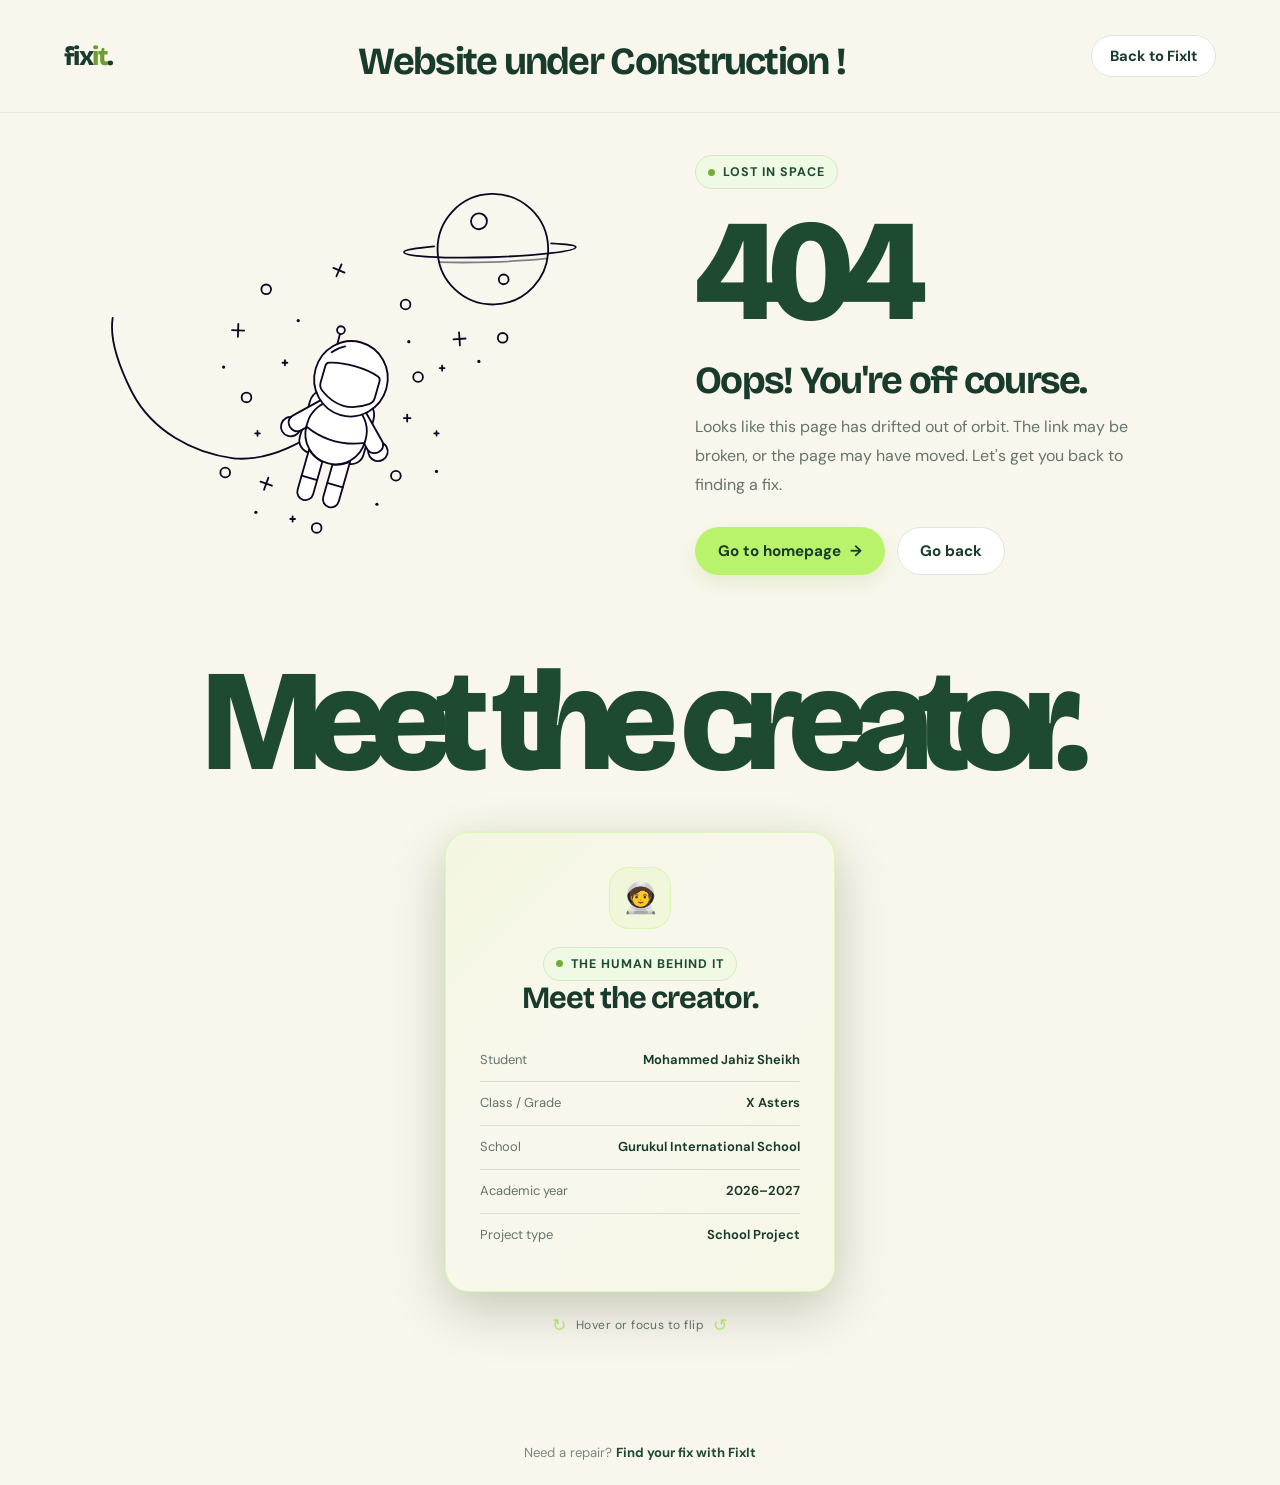
==== fixit404.html @ 3c8ade26 "Add files via upload" ====
<!doctype html>
<html lang="en">
<head>
  <meta charset="utf-8">
  <meta name="viewport" content="width=device-width, initial-scale=1">
  <meta name="theme-color" content="#f7f8f5">
  <meta name="robots" content="noindex, follow">
  <title>Page Not Found — FixIt</title>
  <meta name="description" content="We couldn't find that FixIt page. Return to FixIt home to find trusted repair experts.">
  <link rel="preconnect" href="https://fonts.googleapis.com">
  <link rel="preconnect" href="https://fonts.gstatic.com" crossorigin>
  <link href="https://fonts.googleapis.com/css2?family=DM+Sans:wght@400;500;600;700&family=Bricolage+Grotesque:wght@500;600;700;800&display=swap" rel="stylesheet">
  <style>
    :root {
      color-scheme: light;
      --ink: #183b2b;
      --muted: #65736a;
      --green: #b9f36b;
      --green-dark: #1f4a32;
      --paper: oklch(97.5% .014 100);
      --line: #dfe6dc;
    }

    * { box-sizing: border-box; }
    html, body { min-height: 100%; }
    body {
      margin: 0;
      min-height: 100vh;
      background: var(--paper);
      color: var(--ink);
      font-family: "DM Sans", sans-serif;
      display: flex;
      flex-direction: column;
    }
    a { color: inherit; }
    .site-header {
      width: 100%;
      min-height: 82px;
      display: flex;
      align-items: center;
      justify-content: space-between;
      gap: 24px;
      padding: 18px clamp(20px, 5vw, 72px);
      border-bottom: 1px solid rgba(24, 59, 43, .08);
    }
    .brand {
      font: 800 1.65rem/1 "Bricolage Grotesque", sans-serif;
      letter-spacing: -0.06em;
      text-decoration: none;
    }
    .brand span { color: #6c9d2d; }
    .header-home {
      display: inline-flex;
      align-items: center;
      justify-content: center;
      min-height: 42px;
      padding: 0 18px;
      border: 1px solid var(--line);
      border-radius: 999px;
      background: #fff;
      text-decoration: none;
      font-size: .92rem;
      font-weight: 700;
      transition: background .2s ease, transform .2s ease;
    }
    .header-home:hover { background: var(--green); transform: translateY(-1px); }
    .page {
      flex: 1;
      width: min(1120px, 100%);
      margin: 0 auto;
      padding: 42px clamp(20px, 5vw, 64px) 64px;
      display: grid;
      grid-template-columns: minmax(0, 1.05fr) minmax(300px, .95fr);
      align-items: center;
      gap: clamp(24px, 5vw, 72px);
    }
    .illustration {
      width: 100%;
      max-width: 570px;
      margin-inline: auto;
    }
    .illustration svg {
      display: block;
      width: 100%;
      height: auto;
      overflow: visible;
      visibility: hidden;
    }
    .eyebrow {
      display: inline-flex;
      align-items: center;
      gap: 8px;
      padding: 8px 12px;
      border: 1px solid #d8e7c5;
      border-radius: 999px;
      background: #eff9e4;
      color: var(--green-dark);
      font-size: .78rem;
      font-weight: 700;
      letter-spacing: .08em;
      text-transform: uppercase;
    }
    .eyebrow-dot {
      width: 7px;
      height: 7px;
      border-radius: 50%;
      background: #78ad35;
    }
    h1 {
      margin: 18px 0 0;
      font: 800 clamp(5.5rem, 12vw, 9rem)/.9 "Bricolage Grotesque", sans-serif;
      letter-spacing: -.09em;
      color: var(--green-dark);
    }
    h2 {
      margin: 22px 0 12px;
      font: 700 clamp(1.8rem, 3vw, 2.6rem)/1.1 "Bricolage Grotesque", sans-serif;
      letter-spacing: -.045em;
    }
    .message {
      max-width: 440px;
      margin: 0;
      color: var(--muted);
      font-size: 1rem;
      line-height: 1.8;
    }
    .actions {
      display: flex;
      flex-wrap: wrap;
      gap: 12px;
      margin-top: 28px;
    }
    .btn {
      min-height: 48px;
      display: inline-flex;
      align-items: center;
      justify-content: center;
      gap: 9px;
      padding: 0 22px;
      border: 1px solid transparent;
      border-radius: 999px;
      text-decoration: none;
      font: 700 .95rem "DM Sans", sans-serif;
      cursor: pointer;
      transition: transform .2s ease, background .2s ease, box-shadow .2s ease;
    }
    .btn:hover { transform: translateY(-2px); }
    .btn-primary {
      color: #183b2b;
      background: var(--green);
      box-shadow: 0 8px 20px rgba(122, 168, 59, .16);
    }
    .btn-primary:hover { background: #a9e957; }
    .btn-secondary {
      color: var(--ink);
      background: #fff;
      border-color: var(--line);
    }
    .btn-secondary:hover { background: #f0f4ec; }
    .site-footer {
      padding: 18px 20px 24px;
      text-align: center;
      color: #7b877e;
      font-size: .82rem;
    }
    .site-footer a { color: var(--green-dark); font-weight: 700; text-decoration: none; }
    .site-footer a:hover { text-decoration: underline; }

    @media (max-width: 760px) {
      .site-header { min-height: 72px; }
      .page {
        grid-template-columns: 1fr;
        gap: 8px;
        padding-top: 24px;
        padding-bottom: 36px;
      }
      .illustration { max-width: 390px; order: 0; }
      .content { order: 1; text-align: center; }
      .message { margin-inline: auto; }
      .actions { justify-content: center; }
      h1 { font-size: clamp(5rem, 23vw, 7rem); }
      h2 { margin-top: 16px; }
    }
    @media (prefers-reduced-motion: reduce) {
      *, *::before, *::after {
        scroll-behavior: auto !important;
        transition-duration: .01ms !important;
        animation-duration: .01ms !important;
        animation-iteration-count: 1 !important;
      }
    }



    
/* FixIt student card — inherits your existing theme */
.mission-student {
  width: 100%;
  max-width: 480px;
  min-width: 0;
  padding: clamp(20px, 4vw, 30px);
  border-radius: 18px;
  box-sizing: border-box;
}

.mission-student .mission-icon {
  margin-bottom: 20px;
}

.mission-student .mission-label {
  display: block;
  margin-bottom: 10px;
  font-size: 11px;
  letter-spacing: 1.5px;
}

.mission-student h3 {
  margin: 0 0 20px;
  font-size: clamp(21px, 3vw, 26px);
  line-height: 1.3;
}

.mission-student .student-details {
  display: grid;
  width: 100%;
}

.mission-student .student-row {
  display: flex;
  justify-content: space-between;
  align-items: flex-start;
  gap: 16px;
  padding: 13px 0;
  border-bottom: 1px solid currentColor;
  border-bottom-color: color-mix(in srgb, currentColor 15%, transparent);
  font-size: 14px;
}

.mission-student .student-row:last-child {
  border-bottom: none;
  padding-bottom: 0;
}

.mission-student .student-row span {
  flex-shrink: 0;
  opacity: 0.7;
}

.mission-student .student-row strong {
  text-align: right;
  overflow-wrap: anywhere;
  font-weight: 600;
}

@media (max-width: 400px) {
  .mission-student .student-row {
    gap: 10px;
    font-size: 12px;
  }
}


  /* Standalone demo. To embed, copy the .fixit-card-section markup and styles.
     All selectors are scoped so they won't recolor the rest of your FixIt site. */
  
.fixit-card-section {
  --fc-accent: var(--green);
  --fc-bg: var(--green-dark);
  --fc-surface: var(--paper);
  --fc-text: var(--ink);
  --fc-muted: var(--muted);

  width: 100%;
  box-sizing: border-box;
  padding: clamp(48px, 8vw, 90px) 20px;
  display: grid;
  place-items: center;
  perspective: 1400px;
  font-family: inherit;
}

  .fixit-card-section *,
  .fixit-card-section *::before,
  .fixit-card-section *::after { box-sizing: border-box; }

  .fixit-card-wrap {
    width: min(100%, 390px);
    margin-inline: auto;
    text-align: center;
  }
  .fixit-flip-card {
    position: relative;
    width: 100%;
    min-height: 460px;
    transform-style: preserve-3d;
    transition: transform 1.25s cubic-bezier(.2,.75,.25,1);
    border-radius: 24px;
    outline: none;
  }

  .fixit-card-wrap.card-ready:hover .fixit-flip-card,
  .fixit-card-wrap.card-ready:focus-within .fixit-flip-card {
    transform: rotateY(180deg);
  }

  .fixit-card-wrap.card-ready .fixit-flip-card:focus-visible {
    outline: 3px solid var(--green);
    outline-offset: 6px;
  }
  .fixit-card-face {
    position: absolute;
    inset: 0;
    display: flex;
    flex-direction: column;
    justify-content: center;
    overflow: hidden;
    padding: clamp(24px, 5vw, 34px);
    border: 1px solid color-mix(in srgb, var(--fc-accent) 42%, transparent);
    border-radius: 24px;
    -webkit-backface-visibility: hidden;
    backface-visibility: hidden;
    box-shadow:
      0 0 0 1px color-mix(in srgb, var(--fc-accent) 10%, transparent),
      0 18px 55px rgba(0,0,0,.2),
      0 0 32px color-mix(in srgb, var(--fc-accent) 12%, transparent);
  }
  .fixit-card-face::before {
    content: "";
    position: absolute;
    inset: 0;
    pointer-events: none;
    background: linear-gradient(135deg,
      color-mix(in srgb, var(--fc-accent) 10%, transparent),
      transparent 42%,
      color-mix(in srgb, var(--fc-accent) 5%, transparent));
  }
  .fixit-card-front {
    background: var(--fc-surface);
    color: var(--fc-text);
  }
  .fixit-card-back {
    transform: rotateY(180deg);
    align-items: center;
    text-align: center;
    background:
      radial-gradient(circle at 50% 15%,
        color-mix(in srgb, var(--fc-accent) 20%, transparent), transparent 45%),
      var(--fc-bg);
    color: var(--fc-text);
  }
  .fixit-card-content { position: relative; z-index: 1; }
  .fixit-astronaut {
    display: grid;
    place-items: center;
    width: 62px;
    height: 62px;
    margin: 0 auto 18px;
    border: 1px solid color-mix(in srgb, var(--fc-accent) 40%, transparent);
    border-radius: 20px;
    background: color-mix(in srgb, var(--fc-accent) 12%, transparent);
    font-size: 30px;
  }
  .fixit-card-kicker {
    display: block;
    margin-bottom: 10px;
    color: var(--fc-accent);
    font-size: 10px;
    line-height: 1.5;
    font-weight: 800;
    letter-spacing: .17em;
  }
  .fixit-card-face h2 {
    margin: 0 0 23px;
    color: inherit;
    font-size: clamp(25px, 5vw, 31px);
    line-height: 1.12;
    letter-spacing: -.035em;
  }
  .fixit-student-details { margin: 0; }
  .fixit-student-row {
    display: flex;
    justify-content: space-between;
    align-items: flex-start;
    gap: 14px;
    padding: 12px 0;
    border-bottom: 1px solid color-mix(in srgb, var(--fc-text) 13%, transparent);
    text-align: left;
    font-size: 13px;
    line-height: 1.45;
  }
  .fixit-student-row:last-child { border-bottom: 0; }
  .fixit-student-row dt {
    color: var(--fc-muted);
    flex: 0 0 auto;
  }
  .fixit-student-row dd {
    margin: 0;
    max-width: 62%;
    color: var(--fc-text);
    font-weight: 650;
    text-align: right;
    overflow-wrap: anywhere;
  }
  .fixit-thanks-spark {
    color: var(--fc-accent);
    font-size: 32px;
    margin-bottom: 12px;
    text-shadow: 0 0 22px color-mix(in srgb, var(--fc-accent) 65%, transparent);
  }
  .fixit-card-back h2 {
    margin-bottom: 18px;
    color: var(--fc-accent);
    font-size: clamp(38px, 8vw, 48px);
    letter-spacing: -.05em;
  }
  .fixit-card-back p {
    max-width: 265px;
    margin: 0 auto 14px;
    color: var(--fc-muted);
    font-size: 14px;
    line-height: 1.8;
  }
  .fixit-heart {
    display: inline-block;
    margin-top: 8px;
    color: var(--fc-accent);
    font-size: 26px;
    animation: fixit-heartbeat 2s ease-in-out infinite;
  }
  .fixit-flip-hint {
    display: inline-flex;
    align-items: center;
    justify-content: center;
    gap: 9px;
    margin-top: 22px;
    color: var(--fc-muted);
    font-size: 12px;
    letter-spacing: .04em;
  }
  .fixit-flip-hint span { color: var(--fc-accent); font-size: 17px; }
  @keyframes fixit-heartbeat {
    0%, 100% { transform: scale(1); }
    50% { transform: scale(1.12); }
  }
  @media (max-width: 420px) {
    .fixit-card-section { padding-inline: 14px; }
    .fixit-card-wrap { max-width: 350px; }
    .fixit-flip-card { min-height: 450px; }
    .fixit-card-face { padding: 23px 20px; }
    .fixit-student-row { font-size: 12px; }
  }
  @media (prefers-reduced-motion: reduce) {
    .fixit-flip-card { transition: none; }
    .fixit-heart { animation: none; }
  }


.fixit-card-back {
  color: var(--paper);
}

.fixit-card-back h2,
.fixit-card-back .fixit-thanks-spark,
.fixit-card-back .fixit-heart {
  color: var(--green);
}

.fixit-card-back p {
  color: var(--paper);
  opacity: 0.85;
}


  </style>
</head>
<body>
  <header class="site-header">
    <a class="brand" href="/" aria-label="FixIt home">fix<span>it</span>.</a>
    <!-- <div class="eyebrow"><span class="eyebrow-dot"></span> Website under construction</div> -->
           <h2>Website under Construction !</h2>

    <a class="header-home" href="/">Back to FixIt</a>
  </header>



  
  <main class="page">
    <div class="illustration" aria-hidden="true">
      <svg role="img" aria-labelledby="astronaut-title" focusable="false" version="1.1" xmlns="http://www.w3.org/2000/svg" xmlns:xlink="http://www.w3.org/1999/xlink"
          viewBox="0 0 800 600">
          <title id="astronaut-title">Astronaut floating in space illustration</title>
          <g>
            <defs>
              <clipPath id="GlassClip">
                <path
                  d="M380.857,346.164c-1.247,4.651-4.668,8.421-9.196,10.06c-9.332,3.377-26.2,7.817-42.301,3.5
                s-28.485-16.599-34.877-24.192c-3.101-3.684-4.177-8.66-2.93-13.311l7.453-27.798c0.756-2.82,3.181-4.868,6.088-5.13
                c6.755-0.61,20.546-0.608,41.785,5.087s33.181,12.591,38.725,16.498c2.387,1.682,3.461,4.668,2.705,7.488L380.857,346.164z" />
              </clipPath>
              <clipPath id="cordClip">
                <rect width="800" height="600" />
              </clipPath>
            </defs>

            <g id="planet">
              <circle fill="none" stroke="#0E0620" stroke-width="3" stroke-miterlimit="10" cx="572.859" cy="108.803"
                r="90.788" />

              <circle id="craterBig" fill="none" stroke="#0E0620" stroke-width="3" stroke-miterlimit="10" cx="548.891"
                cy="62.319" r="13.074" />

              <circle id="craterSmall" fill="none" stroke="#0E0620" stroke-width="3" stroke-miterlimit="10" cx="591.743"
                cy="158.918" r="7.989" />
              <path id="ring" fill="none" stroke="#0E0620" stroke-width="3" stroke-linecap="round"
                stroke-miterlimit="10" d="
			M476.562,101.461c-30.404,2.164-49.691,4.221-49.691,8.007c0,6.853,63.166,12.408,141.085,12.408s141.085-5.555,141.085-12.408
			c0-3.378-15.347-4.988-40.243-7.225" />

              <path id="ringShadow" opacity="0.5" fill="none" stroke="#0E0620" stroke-width="3" stroke-linecap="round"
                stroke-miterlimit="10" d="
			M483.985,127.43c23.462,1.531,52.515,2.436,83.972,2.436c36.069,0,68.978-1.19,93.922-3.149" />
            </g>
            <g id="stars">
              <g id="starsBig">
                <g>

                  <line fill="none" stroke="#0E0620" stroke-width="3" stroke-linecap="round" stroke-miterlimit="10"
                    x1="518.07" y1="245.375" x2="518.07" y2="266.581" />

                  <line fill="none" stroke="#0E0620" stroke-width="3" stroke-linecap="round" stroke-miterlimit="10"
                    x1="508.129" y1="255.978" x2="528.01" y2="255.978" />
                </g>
                <g>

                  <line fill="none" stroke="#0E0620" stroke-width="3" stroke-linecap="round" stroke-miterlimit="10"
                    x1="154.55" y1="231.391" x2="154.55" y2="252.598" />

                  <line fill="none" stroke="#0E0620" stroke-width="3" stroke-linecap="round" stroke-miterlimit="10"
                    x1="144.609" y1="241.995" x2="164.49" y2="241.995" />
                </g>
                <g>

                  <line fill="none" stroke="#0E0620" stroke-width="3" stroke-linecap="round" stroke-miterlimit="10"
                    x1="320.135" y1="132.746" x2="320.135" y2="153.952" />

                  <line fill="none" stroke="#0E0620" stroke-width="3" stroke-linecap="round" stroke-miterlimit="10"
                    x1="310.194" y1="143.349" x2="330.075" y2="143.349" />
                </g>
                <g>

                  <line fill="none" stroke="#0E0620" stroke-width="3" stroke-linecap="round" stroke-miterlimit="10"
                    x1="200.67" y1="483.11" x2="200.67" y2="504.316" />

                  <line fill="none" stroke="#0E0620" stroke-width="3" stroke-linecap="round" stroke-miterlimit="10"
                    x1="210.611" y1="493.713" x2="190.73" y2="493.713" />
                </g>
              </g>
              <g id="starsSmall">
                <g>

                  <line fill="none" stroke="#0E0620" stroke-width="3" stroke-linecap="round" stroke-miterlimit="10"
                    x1="432.173" y1="380.52" x2="432.173" y2="391.83" />

                  <line fill="none" stroke="#0E0620" stroke-width="3" stroke-linecap="round" stroke-miterlimit="10"
                    x1="426.871" y1="386.175" x2="437.474" y2="386.175" />
                </g>
                <g>

                  <line fill="none" stroke="#0E0620" stroke-width="3" stroke-linecap="round" stroke-miterlimit="10"
                    x1="489.555" y1="299.765" x2="489.555" y2="308.124" />

                  <line fill="none" stroke="#0E0620" stroke-width="3" stroke-linecap="round" stroke-miterlimit="10"
                    x1="485.636" y1="303.945" x2="493.473" y2="303.945" />
                </g>
                <g>

                  <line fill="none" stroke="#0E0620" stroke-width="3" stroke-linecap="round" stroke-miterlimit="10"
                    x1="231.468" y1="291.009" x2="231.468" y2="299.369" />

                  <line fill="none" stroke="#0E0620" stroke-width="3" stroke-linecap="round" stroke-miterlimit="10"
                    x1="227.55" y1="295.189" x2="235.387" y2="295.189" />
                </g>
                <g>

                  <line fill="none" stroke="#0E0620" stroke-width="3" stroke-linecap="round" stroke-miterlimit="10"
                    x1="244.032" y1="547.539" x2="244.032" y2="555.898" />

                  <line fill="none" stroke="#0E0620" stroke-width="3" stroke-linecap="round" stroke-miterlimit="10"
                    x1="247.95" y1="551.719" x2="240.113" y2="551.719" />
                </g>
                <g>

                  <line fill="none" stroke="#0E0620" stroke-width="3" stroke-linecap="round" stroke-miterlimit="10"
                    x1="186.359" y1="406.967" x2="186.359" y2="415.326" />

                  <line fill="none" stroke="#0E0620" stroke-width="3" stroke-linecap="round" stroke-miterlimit="10"
                    x1="190.277" y1="411.146" x2="182.44" y2="411.146" />
                </g>
                <g>

                  <line fill="none" stroke="#0E0620" stroke-width="3" stroke-linecap="round" stroke-miterlimit="10"
                    x1="480.296" y1="406.967" x2="480.296" y2="415.326" />

                  <line fill="none" stroke="#0E0620" stroke-width="3" stroke-linecap="round" stroke-miterlimit="10"
                    x1="484.215" y1="411.146" x2="476.378" y2="411.146" />
                </g>
              </g>
              <g id="circlesBig">

                <circle fill="none" stroke="#0E0620" stroke-width="3" stroke-linecap="round" stroke-miterlimit="10"
                  cx="588.977" cy="255.978" r="7.952" />

                <circle fill="none" stroke="#0E0620" stroke-width="3" stroke-linecap="round" stroke-miterlimit="10"
                  cx="450.066" cy="320.259" r="7.952" />

                <circle fill="none" stroke="#0E0620" stroke-width="3" stroke-linecap="round" stroke-miterlimit="10"
                  cx="168.303" cy="353.753" r="7.952" />

                <circle fill="none" stroke="#0E0620" stroke-width="3" stroke-linecap="round" stroke-miterlimit="10"
                  cx="429.522" cy="201.185" r="7.952" />

                <circle fill="none" stroke="#0E0620" stroke-width="3" stroke-linecap="round" stroke-miterlimit="10"
                  cx="200.67" cy="176.313" r="7.952" />

                <circle fill="none" stroke="#0E0620" stroke-width="3" stroke-linecap="round" stroke-miterlimit="10"
                  cx="133.343" cy="477.014" r="7.952" />

                <circle fill="none" stroke="#0E0620" stroke-width="3" stroke-linecap="round" stroke-miterlimit="10"
                  cx="283.521" cy="568.033" r="7.952" />

                <circle fill="none" stroke="#0E0620" stroke-width="3" stroke-linecap="round" stroke-miterlimit="10"
                  cx="413.618" cy="482.387" r="7.952" />
              </g>
              <g id="circlesSmall">
                <circle fill="#0E0620" cx="549.879" cy="296.402" r="2.651" />
                <circle fill="#0E0620" cx="253.29" cy="229.24" r="2.651" />
                <circle fill="#0E0620" cx="434.824" cy="263.931" r="2.651" />
                <circle fill="#0E0620" cx="183.708" cy="544.176" r="2.651" />
                <circle fill="#0E0620" cx="382.515" cy="530.923" r="2.651" />
                <circle fill="#0E0620" cx="130.693" cy="305.608" r="2.651" />
                <circle fill="#0E0620" cx="480.296" cy="477.014" r="2.651" />
              </g>
            </g>
            <g id="spaceman" clip-path="url(cordClip)">
              <path id="cord" fill="none" stroke="#0E0620" stroke-width="3" stroke-linecap="round"
                stroke-linejoin="round" stroke-miterlimit="10"
                d="
			M273.813,410.969c0,0-54.527,39.501-115.34,38.218c-2.28-0.048-4.926-0.241-7.841-0.548
			c-68.038-7.178-134.288-43.963-167.33-103.87c-0.908-1.646-1.793-3.3-2.654-4.964c-18.395-35.511-37.259-83.385-32.075-118.817" />

              <path id="backpack" fill="#FFFFFF" stroke="#0E0620" stroke-width="3" stroke-linecap="round"
                stroke-linejoin="round" stroke-miterlimit="10" d="
			M338.164,454.689l-64.726-17.353c-11.086-2.972-17.664-14.369-14.692-25.455l15.694-58.537
			c3.889-14.504,18.799-23.11,33.303-19.221l52.349,14.035c14.504,3.889,23.11,18.799,19.221,33.303l-15.694,58.537
			C360.647,451.083,349.251,457.661,338.164,454.689z" />
              <g id="antenna">
                <line fill="#FFFFFF" stroke="#0E0620" stroke-width="3" stroke-linecap="round" stroke-linejoin="round"
                  stroke-miterlimit="10" x1="323.396" y1="236.625" x2="295.285" y2="353.753" />
                <circle fill="#FFFFFF" stroke="#0E0620" stroke-width="3" stroke-linecap="round" stroke-linejoin="round"
                  stroke-miterlimit="10" cx="323.666" cy="235.617" r="6.375" />
              </g>
              <g id="armR">

                <path fill="#FFFFFF" stroke="#0E0620" stroke-width="3" stroke-linecap="round" stroke-linejoin="round"
                  stroke-miterlimit="10" d="
				M360.633,363.039c1.352,1.061,4.91,5.056,5.824,6.634l27.874,47.634c3.855,6.649,1.59,15.164-5.059,19.02l0,0
				c-6.649,3.855-15.164,1.59-19.02-5.059l-5.603-9.663" />

                <path fill="#FFFFFF" stroke="#0E0620" stroke-width="3" stroke-linecap="round" stroke-linejoin="round"
                  stroke-miterlimit="10" d="
				M388.762,434.677c5.234-3.039,7.731-8.966,6.678-14.594c2.344,1.343,4.383,3.289,5.837,5.793
				c4.411,7.596,1.829,17.33-5.767,21.741c-7.596,4.411-17.33,1.829-21.741-5.767c-1.754-3.021-2.817-5.818-2.484-9.046
				C375.625,437.355,383.087,437.973,388.762,434.677z" />
              </g>
              <g id="armL">

                <path fill="#FFFFFF" stroke="#0E0620" stroke-width="3" stroke-linecap="round" stroke-linejoin="round"
                  stroke-miterlimit="10" d="
				M301.301,347.66c-1.702,0.242-5.91,1.627-7.492,2.536l-47.965,27.301c-6.664,3.829-8.963,12.335-5.134,18.999h0
				c3.829,6.664,12.335,8.963,18.999,5.134l9.685-5.564" />

                <path fill="#FFFFFF" stroke="#0E0620" stroke-width="3" stroke-linecap="round" stroke-linejoin="round"
                  stroke-miterlimit="10" d="
				M241.978,395.324c-3.012-5.25-2.209-11.631,1.518-15.977c-2.701-0.009-5.44,0.656-7.952,2.096
				c-7.619,4.371-10.253,14.09-5.883,21.71c4.371,7.619,14.09,10.253,21.709,5.883c3.03-1.738,5.35-3.628,6.676-6.59
				C252.013,404.214,245.243,401.017,241.978,395.324z" />
              </g>
              <g id="body">

                <path fill="#FFFFFF" stroke="#0E0620" stroke-width="3" stroke-linecap="round" stroke-linejoin="round"
                  stroke-miterlimit="10" d="
				M353.351,365.387c-7.948,1.263-16.249,0.929-24.48-1.278c-8.232-2.207-15.586-6.07-21.836-11.14
				c-17.004,4.207-31.269,17.289-36.128,35.411l-1.374,5.123c-7.112,26.525,8.617,53.791,35.13,60.899l0,0
				c26.513,7.108,53.771-8.632,60.883-35.158l1.374-5.123C371.778,395.999,365.971,377.536,353.351,365.387z" />
                <path fill="none" stroke="#0E0620" stroke-width="3" stroke-linecap="round" stroke-linejoin="round"
                  stroke-miterlimit="10" d="
				M269.678,394.912L269.678,394.912c26.3,20.643,59.654,29.585,93.106,25.724l2.419-0.114" />
              </g>
              <g id="legs">
                <g id="legR">

                  <path fill="#FFFFFF" stroke="#0E0620" stroke-width="3" stroke-linecap="round" stroke-linejoin="round"
                    stroke-miterlimit="10" d="
					M312.957,456.734l-14.315,53.395c-1.896,7.07,2.299,14.338,9.37,16.234l0,0c7.07,1.896,14.338-2.299,16.234-9.37l17.838-66.534
					C333.451,455.886,323.526,457.387,312.957,456.734z" />

                  <line fill="none" stroke="#0E0620" stroke-width="3" stroke-linecap="round" stroke-linejoin="round"
                    stroke-miterlimit="10" x1="304.883" y1="486.849" x2="330.487" y2="493.713" />
                </g>
                <g id="legL">

                  <path fill="#FFFFFF" stroke="#0E0620" stroke-width="3" stroke-linecap="round" stroke-linejoin="round"
                    stroke-miterlimit="10" d="
					M296.315,452.273L282,505.667c-1.896,7.07-9.164,11.265-16.234,9.37l0,0c-7.07-1.896-11.265-9.164-9.37-16.234l17.838-66.534
					C278.993,441.286,286.836,447.55,296.315,452.273z" />

                  <line fill="none" stroke="#0E0620" stroke-width="3" stroke-linecap="round" stroke-linejoin="round"
                    stroke-miterlimit="10" x1="262.638" y1="475.522" x2="288.241" y2="482.387" />
                </g>
              </g>
              <g id="head">

                <ellipse transform="matrix(0.259 -0.9659 0.9659 0.259 -51.5445 563.2371)" fill="#FFFFFF"
                  stroke="#0E0620" stroke-width="3" stroke-linecap="round" stroke-linejoin="round"
                  stroke-miterlimit="10" cx="341.295" cy="315.211" rx="61.961" ry="60.305" />
                <path id="headStripe" fill="none" stroke="#0E0620" stroke-width="3" stroke-linecap="round"
                  stroke-linejoin="round" stroke-miterlimit="10" d="
				M330.868,261.338c-7.929,1.72-15.381,5.246-21.799,10.246" />

                <path fill="#FFFFFF" stroke="#0E0620" stroke-width="3" stroke-linecap="round" stroke-linejoin="round"
                  stroke-miterlimit="10" d="
				M380.857,346.164c-1.247,4.651-4.668,8.421-9.196,10.06c-9.332,3.377-26.2,7.817-42.301,3.5s-28.485-16.599-34.877-24.192
				c-3.101-3.684-4.177-8.66-2.93-13.311l7.453-27.798c0.756-2.82,3.181-4.868,6.088-5.13c6.755-0.61,20.546-0.608,41.785,5.087
				s33.181,12.591,38.725,16.498c2.387,1.682,3.461,4.668,2.705,7.488L380.857,346.164z" />
                <g clip-path="url(#GlassClip)">
                  <polygon id="glassShine" fill="none" stroke="#0E0620" stroke-width="3" stroke-miterlimit="10" points="
					278.436,375.599 383.003,264.076 364.393,251.618 264.807,364.928 				" />
                </g>
              </g>
            </g>
          </g>
        </svg>
    </div>

    <section class="content" aria-labelledby="error-title">
      <div class="eyebrow"><span class="eyebrow-dot"></span> Lost in space</div>
      <h1>404</h1>
      <h2 id="error-title">Oops! You're off course.</h2>
      <p class="message">
        Looks like this page has drifted out of orbit. The link may be broken,
        or the page may have moved. Let's get you back to finding a fix.
      </p>
      <div class="actions">
        <a class="btn btn-primary" href="/">
          Go to homepage <span aria-hidden="true">→</span>
        </a>
        <button class="btn btn-secondary" type="button" id="backButton">
          Go back
        </button>
      </div>
    </section>

<!-- Student Details -->    
    <!-- <section>
      

<article class="mission-card mission-student">
  <div class="mission-icon" aria-hidden="true">🧑‍🚀</div>

  <span class="mission-label">THE HUMAN BEHIND IT</span>
  <h3>Meet the creator.</h3>

  <div class="student-details">
    <div class="student-row">
      <span>Student</span>
      <strong>[Your Full Name]</strong>
    </div>

    <div class="student-row">
      <span>Class / Grade</span>
      <strong>[Your Class]</strong>
    </div>

    <div class="student-row">
      <span>School</span>
      <strong>[Your School Name]</strong>
    </div>

    <div class="student-row">
      <span>Academic year</span>
      <strong>2026–2027</strong>
    </div>

    <div class="student-row">
      <span>Project type</span>
      <strong>School Project</strong>
    </div>
  </div>
</article>

    </section> -->




    
  </main>
  <section style="padding-top:0vw" class="fixit-card-section" aria-label="FixIt student project introduction">
    <h1>Meet the creator.</h1>
  <div style="padding-top:3.5vw" class="fixit-card-wrap">
    <div class="fixit-flip-card" tabindex="0" role="group" aria-label="Creator details. Hover or focus to reveal thank you message.">
      <article class="fixit-card-face fixit-card-front">
        <div class="fixit-card-content">
          <div class="fixit-astronaut" aria-hidden="true">🧑‍🚀</div>
                <div class="eyebrow"><span class="eyebrow-dot"></span> THE HUMAN BEHIND IT</div>

          <!-- <span class="fixit-card-kicker">THE HUMAN BEHIND IT</span>s -->
          <h2>Meet the creator.</h2>
          <dl class="fixit-student-details">
            <div class="fixit-student-row"><dt>Student</dt><dd>Mohammed Jahiz Sheikh</dd></div>
            <div class="fixit-student-row"><dt>Class / Grade</dt><dd>X Asters</dd></div>
            <div class="fixit-student-row"><dt>School</dt><dd>Gurukul International School</dd></div>
            <div class="fixit-student-row"><dt>Academic year</dt><dd>2026–2027</dd></div>
            <div class="fixit-student-row"><dt>Project type</dt><dd>School Project</dd></div>
          </dl>
        </div>
      </article>

      <article class="fixit-card-face fixit-card-back">
        <div class="fixit-card-content">
          <div class="fixit-thanks-spark" aria-hidden="true">✦</div>
          <span class="fixit-card-kicker">TRANSMISSION COMPLETE</span>
          <h2>Thank You!</h2>
          <p>Thanks for exploring my FixIt project.</p>
          <p>I hope this little idea inspires a world where finding someone to fix a problem is easier than ever.</p>
          <span class="fixit-heart" aria-hidden="true">♡</span>
        </div>
      </article>
    </div>
    <div class="fixit-flip-hint" aria-hidden="true"><span>↻</span> Hover or focus to flip <span>↺</span></div>
  </div>
</section>


  <footer class="site-footer">
    Need a repair? <a href="/">Find your fix with FixIt</a>
  </footer>

  <!-- GSAP powers the subtle astronaut and space illustration animations. -->
  <script src="https://cdn.jsdelivr.net/npm/gsap@3.12.5/dist/gsap.min.js"></script>
  <script>
    (() => {
      const backButton = document.getElementById("backButton");
      backButton?.addEventListener("click", () => {
        if (window.history.length > 1) {
          window.history.back();
        } else {
          window.location.href = "/";
        }
      });

      const reducedMotion = window.matchMedia("(prefers-reduced-motion: reduce)").matches;
      const svg = document.querySelector(".illustration svg");

      if (!svg) return;
      svg.style.visibility = "visible";

      if (reducedMotion || !window.gsap) return;

      gsap.to("#headStripe", {
        y: 0.5, rotation: 1, yoyo: true, repeat: -1,
        ease: "sine.inOut", duration: 1
      });
      gsap.to("#spaceman", {
        y: 0.5, rotation: 1, yoyo: true, repeat: -1,
        ease: "sine.inOut", duration: 1
      });
      gsap.to("#craterSmall", {
        x: -3, yoyo: true, repeat: -1, duration: 1, ease: "sine.inOut"
      });
      gsap.to("#craterBig", {
        x: 3, yoyo: true, repeat: -1, duration: 1, ease: "sine.inOut"
      });
      gsap.to("#planet", {
        rotation: -2, yoyo: true, repeat: -1, duration: 1,
        ease: "sine.inOut", transformOrigin: "50% 50%"
      });
      gsap.to("#starsBig g", {
        rotation: "random(-30,30)", transformOrigin: "50% 50%",
        yoyo: true, repeat: -1, ease: "sine.inOut", duration: 1.5
      });
      gsap.fromTo("#starsSmall g",
        { scale: 0, transformOrigin: "50% 50%" },
        { scale: 1, transformOrigin: "50% 50%", yoyo: true, repeat: -1, stagger: 0.1, duration: 1 }
      );
      gsap.to("#circlesSmall circle", {
        y: -4, yoyo: true, duration: 1, ease: "sine.inOut", repeat: -1
      });
      gsap.to("#circlesBig circle", {
        y: -2, yoyo: true, duration: 1, ease: "sine.inOut", repeat: -1
      });
      gsap.set("#glassShine", { x: -68 });
      gsap.to("#glassShine", {
        x: 80, duration: 2, rotation: -30, ease: "expo.inOut",
        transformOrigin: "50% 50%", repeat: -1, repeatDelay: 8, delay: 2
      });

      gsap.from(".content > *", {
        y: 18, opacity: 0, duration: 0.65, stagger: 0.09,
        ease: "power2.out", clearProps: "all"
      });
    })();
  </script>
  <script>
    document.addEventListener("DOMContentLoaded", () => {
      const cardWrap = document.querySelector(".fixit-card-wrap");
      const card = cardWrap?.querySelector(".fixit-flip-card");

      if (!cardWrap || !card) return;

      const updateCardVisibility = () => {
        const rect = card.getBoundingClientRect();
        const fullyVisible =
          rect.top >= 0 &&
          rect.left >= 0 &&
          rect.bottom <= window.innerHeight &&
          rect.right <= window.innerWidth;

        cardWrap.classList.toggle("card-ready", fullyVisible);
      };

      window.addEventListener("scroll", updateCardVisibility, { passive: true });
      window.addEventListener("resize", updateCardVisibility);
      updateCardVisibility();
    });
  </script>
</body>
</html>
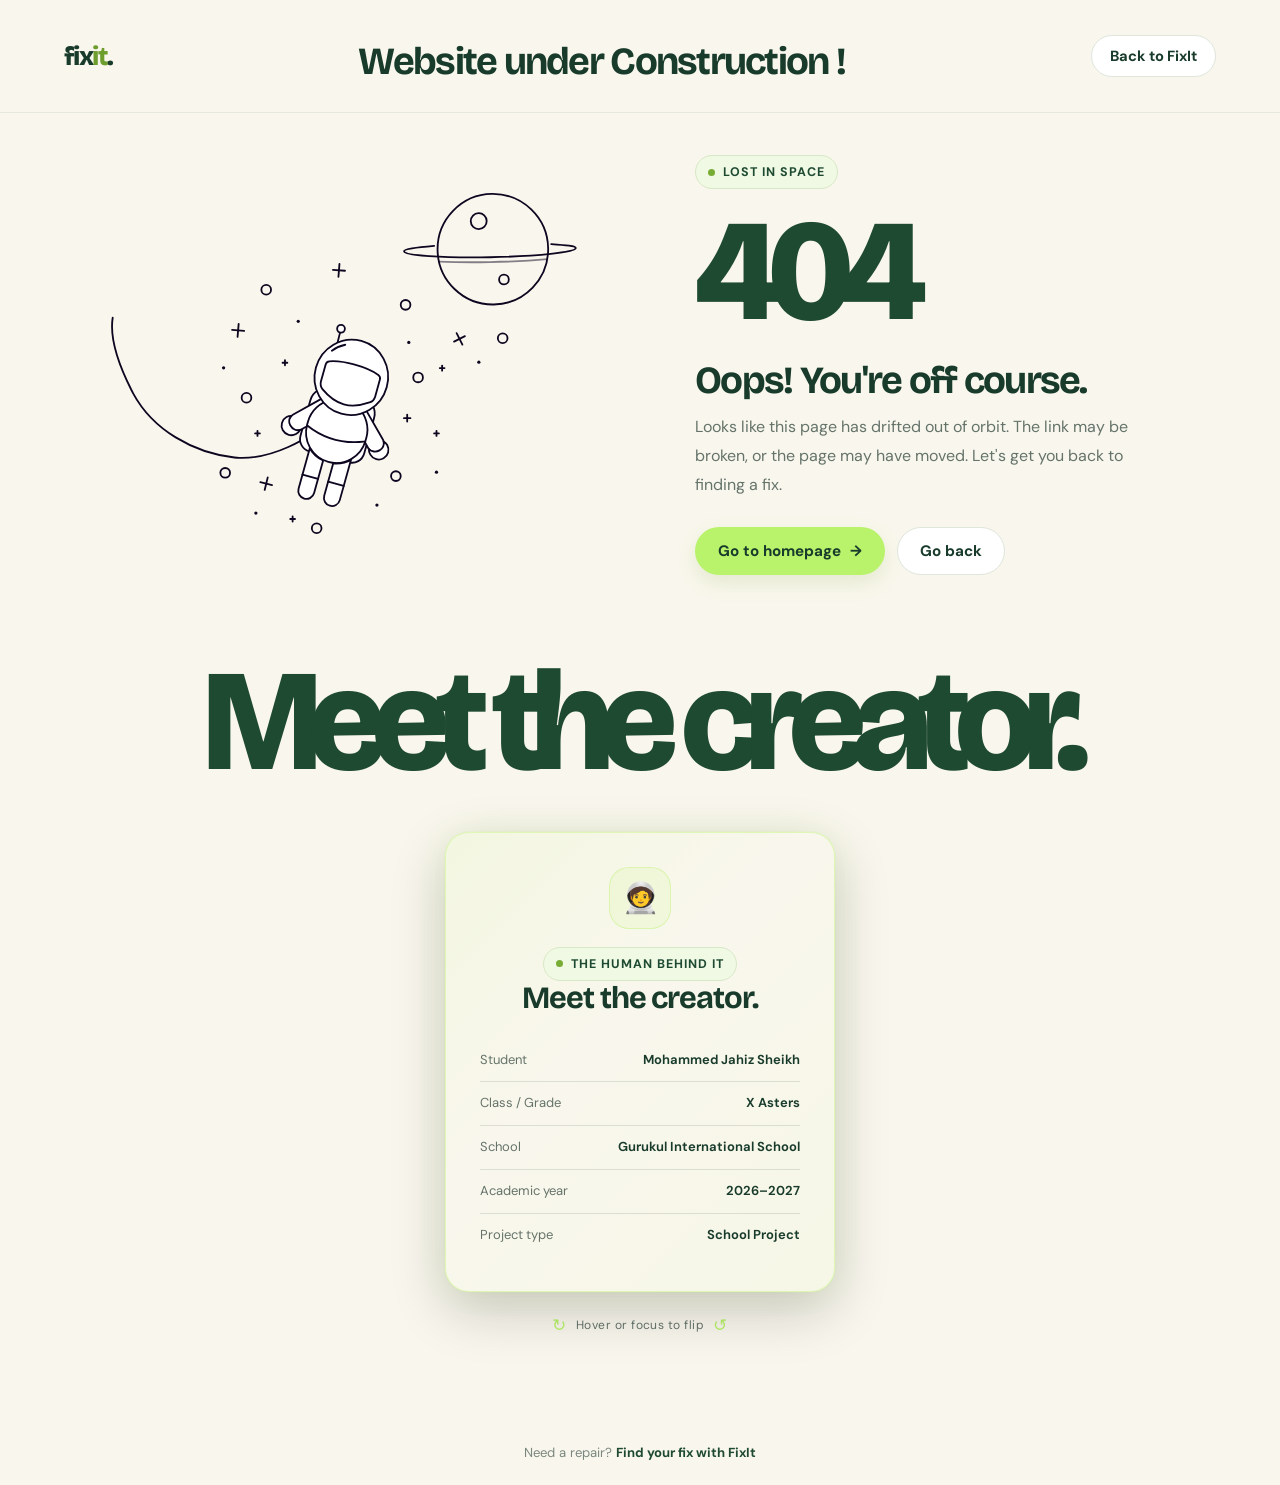
==== commit 28df79d0: "Update fixit404.html" ====
--- a/fixit404.html
+++ b/fixit404.html
@@ -475,11 +475,11 @@
 </head>
 <body>
   <header class="site-header">
-    <a class="brand" href="/" aria-label="FixIt home">fix<span>it</span>.</a>
+    <a class="brand" href="./index.html" aria-label="FixIt home">fix<span>it</span>.</a>
     <!-- <div class="eyebrow"><span class="eyebrow-dot"></span> Website under construction</div> -->
            <h2>Website under Construction !</h2>
 
-    <a class="header-home" href="/">Back to FixIt</a>
+    <a class="header-home" href="./index.html">Back to FixIt</a>
   </header>
 
 
@@ -752,7 +752,7 @@
         or the page may have moved. Let's get you back to finding a fix.
       </p>
       <div class="actions">
-        <a class="btn btn-primary" href="/">
+        <a class="btn btn-primary" href="./index.html">
           Go to homepage <span aria-hidden="true">→</span>
         </a>
         <button class="btn btn-secondary" type="button" id="backButton">
@@ -844,7 +844,7 @@
 
 
   <footer class="site-footer">
-    Need a repair? <a href="/">Find your fix with FixIt</a>
+    Need a repair? <a href="./index.html">Find your fix with FixIt</a>
   </footer>
 
   <!-- GSAP powers the subtle astronaut and space illustration animations. -->
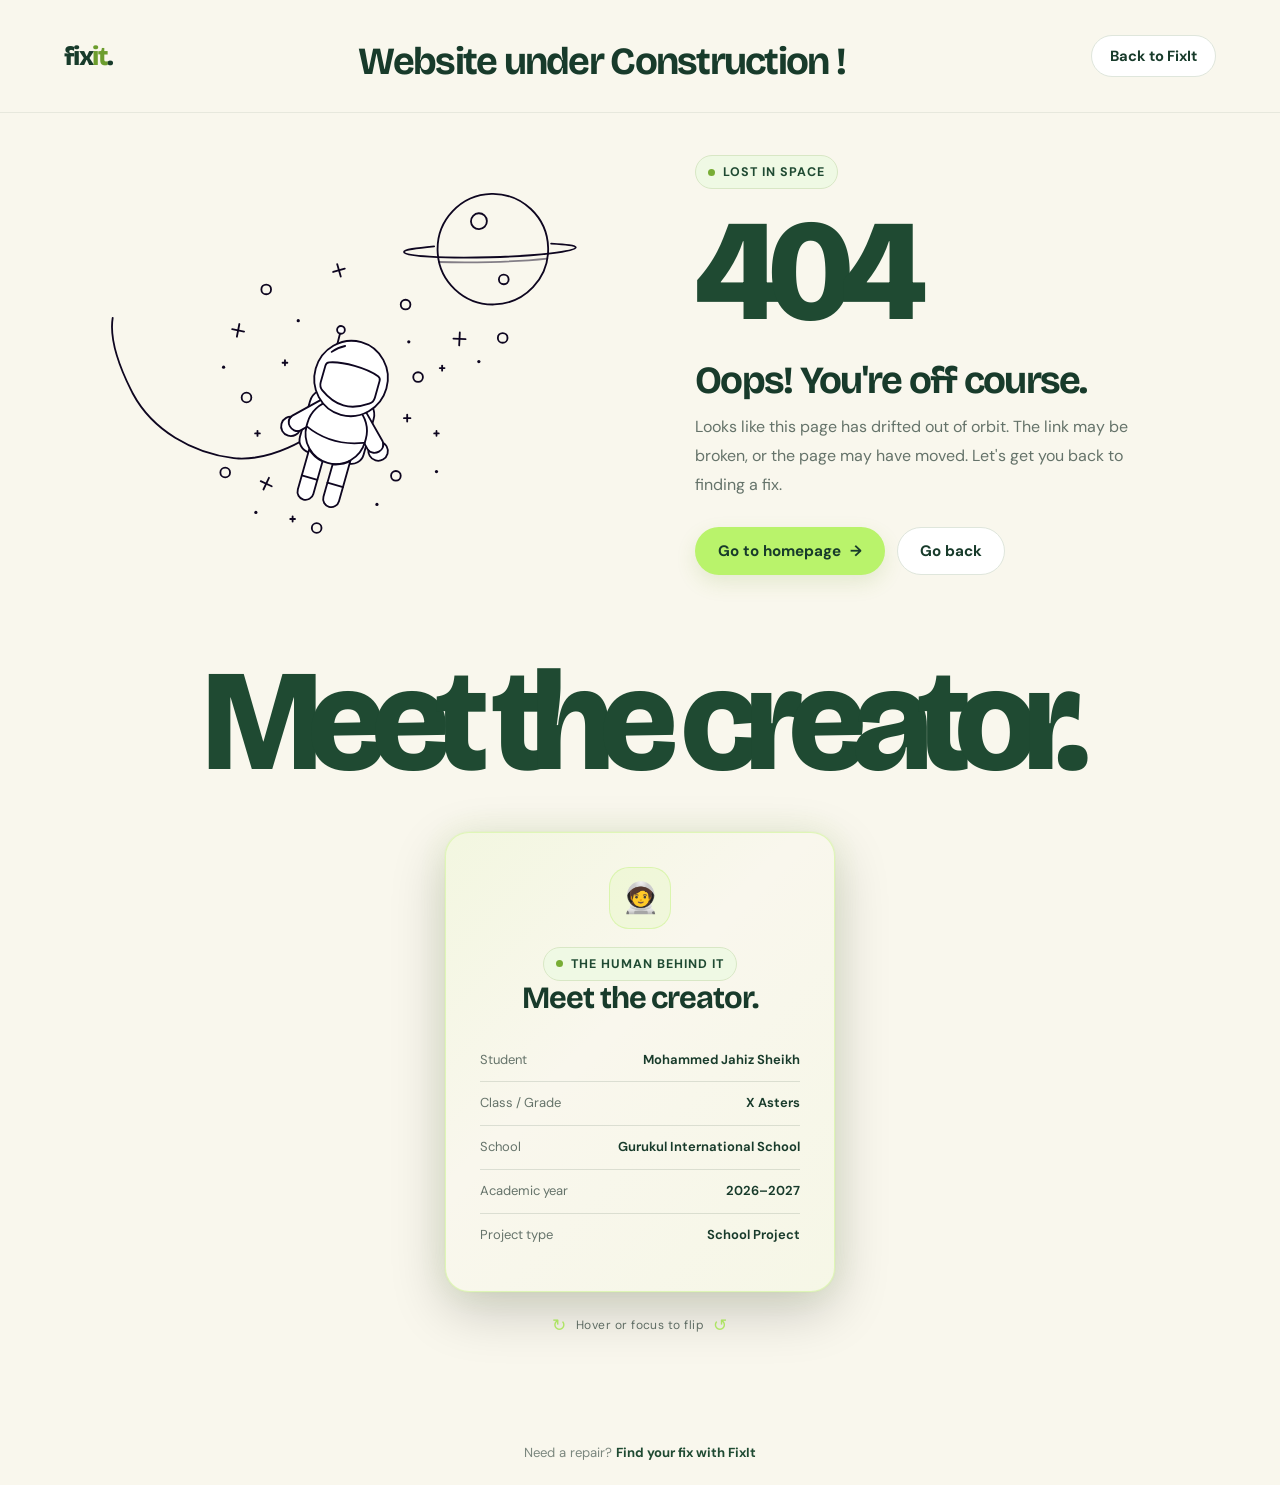
==== commit 21223b41: "Update fixit404.html" ====
--- a/fixit404.html
+++ b/fixit404.html
@@ -7,6 +7,7 @@
   <meta name="robots" content="noindex, follow">
   <title>Page Not Found — FixIt</title>
   <meta name="description" content="We couldn't find that FixIt page. Return to FixIt home to find trusted repair experts.">
+  <link href="./assets/favicon-fixit.svg" rel="icon" type="image/x-icon">
   <link rel="preconnect" href="https://fonts.googleapis.com">
   <link rel="preconnect" href="https://fonts.gstatic.com" crossorigin>
   <link href="https://fonts.googleapis.com/css2?family=DM+Sans:wght@400;500;600;700&family=Bricolage+Grotesque:wght@500;600;700;800&display=swap" rel="stylesheet">
